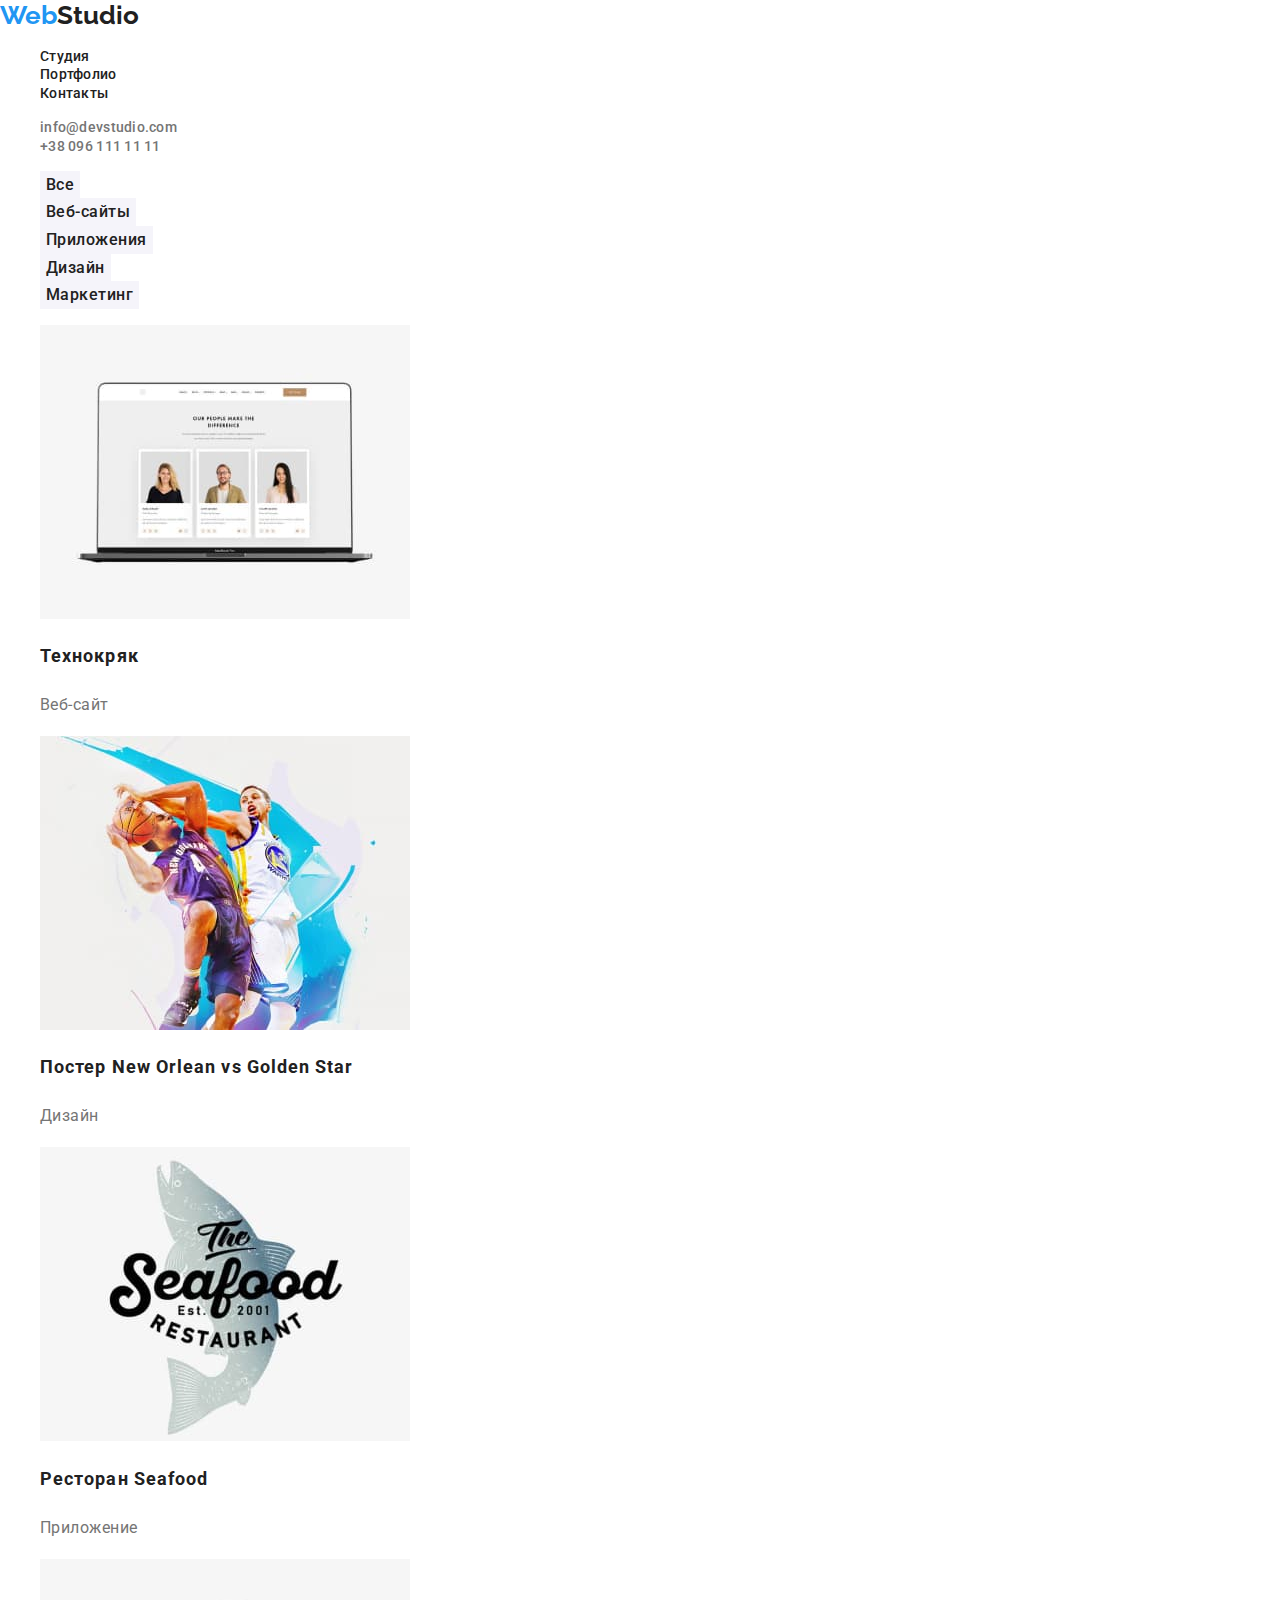
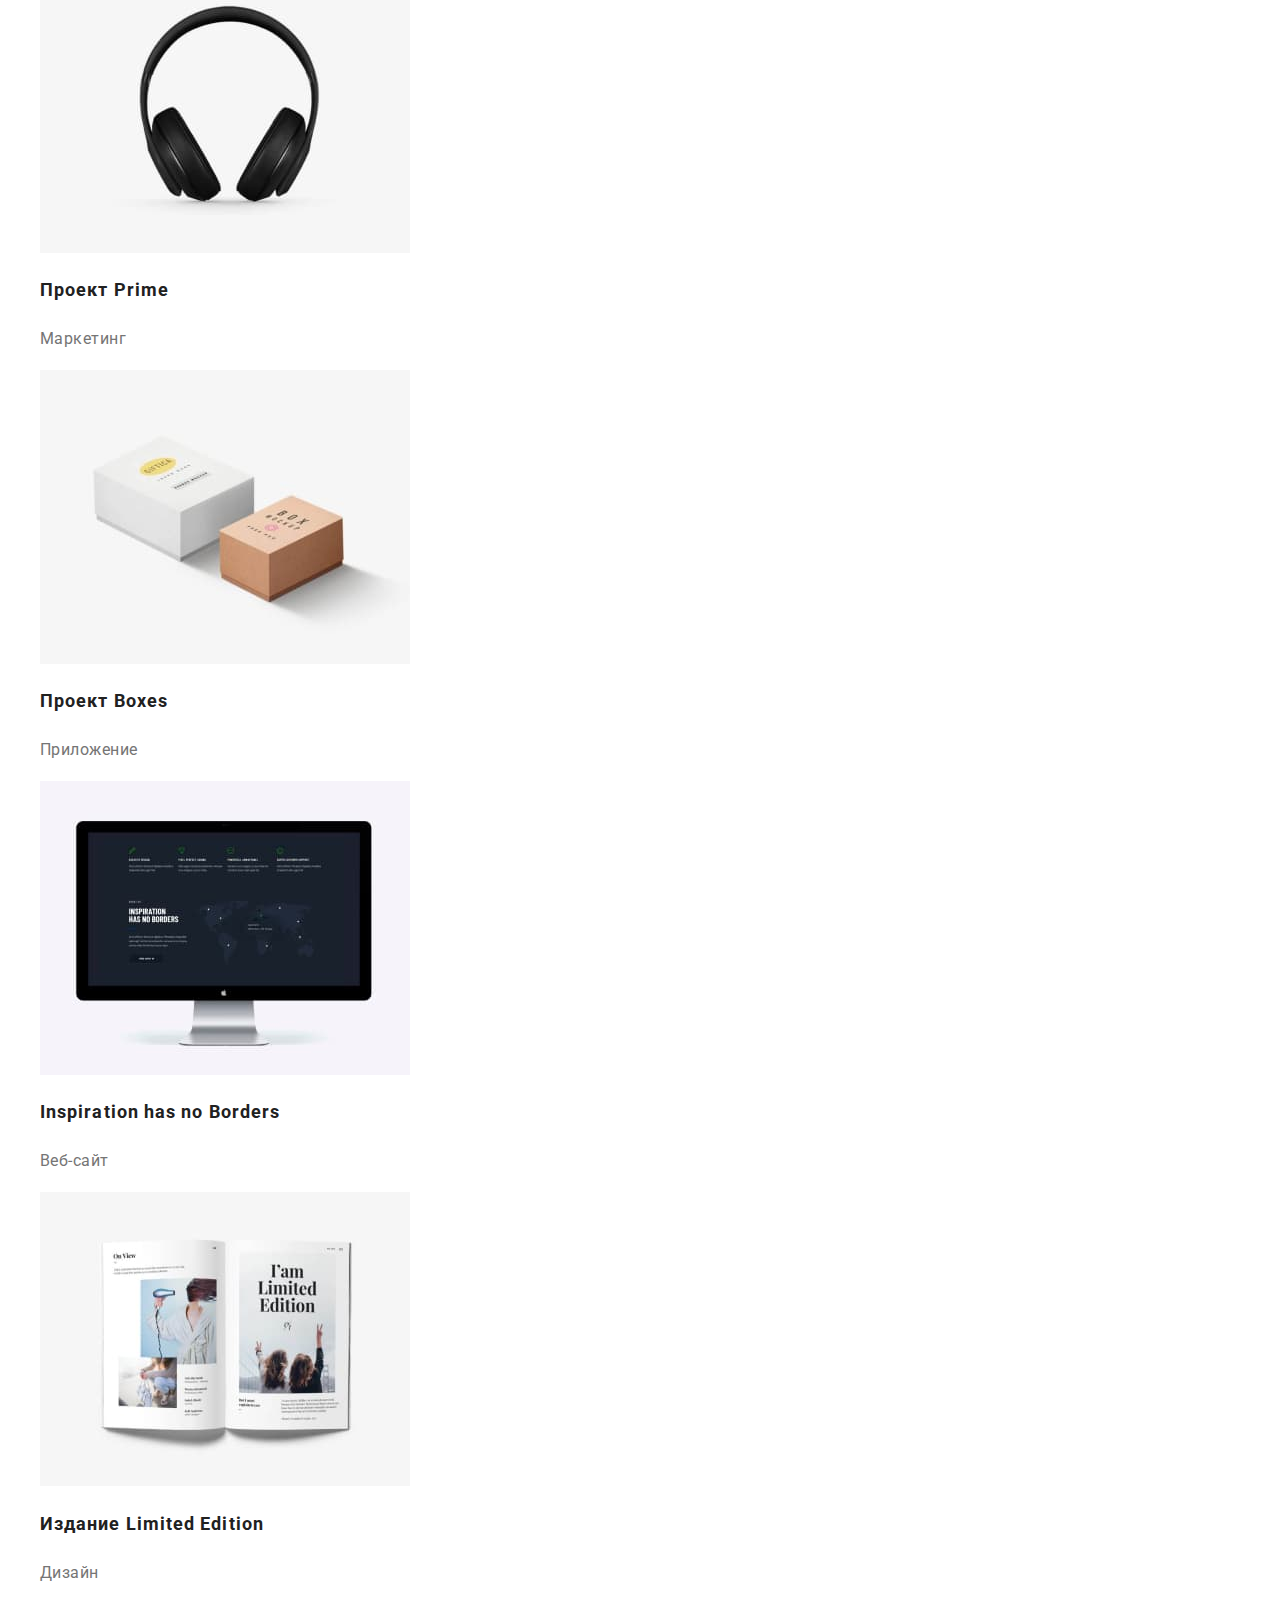
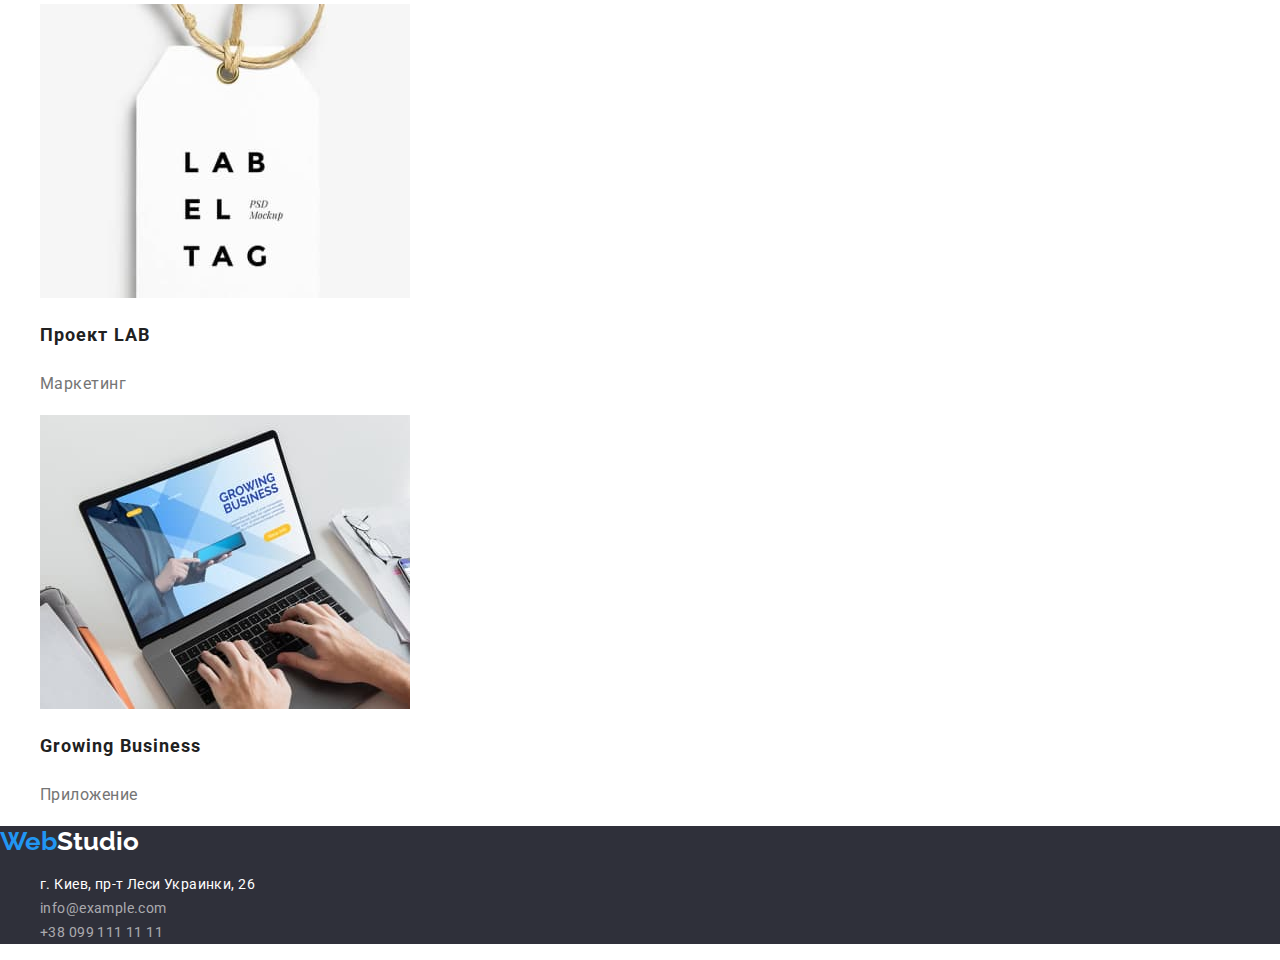
==== portfolio.html @ a6bef2e8 "added files from hw-2" ====
<!DOCTYPE html>
<html lang="ru">
<head>
    <meta charset="UTF-8">
    <meta name="viewport" content="width=device-width, initial-scale=1.0">
    <title>Web Studio (Version 2.1)</title>
    <link rel="stylesheet" href="./css/modern-normalize.css">
    <link rel="preconnect" href="https://fonts.gstatic.com">
    <link href="https://fonts.googleapis.com/css2?family=Raleway:wght@700&family=Roboto:wght@400;500;700;900&display=swap" rel="stylesheet">
    <link rel="stylesheet" href="./css/style.css">
</head>
<body>
    <!-- Header -->
    <header>
        <nav>
            <a href="./index.html" class="logo-black"><span class="logo-blue">Web</span>Studio</a>
            <ul>
                <li>
                    <a href="./index.html" class="link-black">Студия</a>
                </li>
                <li>
                    <a href="./portfolio.html" class="link-black current">Портфолио</a>
                </li>
                <li>
                    <a href="#" class="link-black">Контакты</a>
                </li>
            </ul>
        </nav>
        <address>
            <ul>
                <li>
                    <a href="mailto:info@devstudio.com" class="link-grey">info@devstudio.com</a>
                </li>
                <li>
                    <a href="tel:+380961111111" class="link-grey">+38 096 111 11 11</a>
                </li>
            </ul>
        </address>
    </header>
    <main>
        <!-- Our projects section -->
        <section>
            <h1 class="visually-hidden">Наши проекты</h1>
            <ul>
                <li>
                    <button class="our-projects-filters">Все</button>
                </li>
                <li>
                    <button class="our-projects-filters">Веб-сайты</button>
                </li>
                <li>
                    <button class="our-projects-filters">Приложения</button>
                </li>
                <li>
                    <button class="our-projects-filters">Дизайн</button>
                </li>
                <li>
                    <button class="our-projects-filters">Маркетинг</button>
                </li>
            </ul>
            <ul>
                <li>
                    <img src="./images/technocrack.jpg" alt="technocrack" width="370">
                    <h2 class="our-projects-title">Технокряк</h2>
                    <p class="our-project">Веб-сайт</p>
                </li>
                <li>
                    <img src="./images/poster-new-orlean-vs-golden-star.jpg" alt="poster-new-orlean-vs-golden-star" width="370">
                    <h2 class="our-projects-title">Постер New Orlean vs Golden Star</h2>
                    <p class="our-project">Дизайн</p>
                </li>
                <li>
                    <img src="./images/restaurant-seafood.jpg" alt="restaurant-seafood" width="370">
                    <h2 class="our-projects-title">Ресторан Seafood</h2>
                    <p class="our-project">Приложение</p>
                </li>
                <li>
                    <img src="./images/project-prime.jpg" alt="project-prime" width="370">
                    <h2 class="our-projects-title">Проект Prime</h2>
                    <p class="our-project">Маркетинг</p>
                </li>
                <li>
                    <img src="./images/project-boxes.jpg" alt="project-boxes" width="370">
                    <h2 class="our-projects-title">Проект Boxes</h2>
                    <p class="our-project">Приложение</p>
                </li>
                <li>
                    <img src="./images/inspiration-has-no-borders.jpg" alt="inspiration-has-no-borders" width="370">
                    <h2 class="our-projects-title">Inspiration has no Borders</h2>
                    <p class="our-project">Веб-сайт</p>
                </li>
                <li>
                    <img src="./images/limited-edition.jpg" alt="limited-edition" width="370">
                    <h2 class="our-projects-title">Издание Limited Edition</h2>
                    <p class="our-project">Дизайн</p>
                </li>
                <li>
                    <img src="./images/project-lab.jpg" alt="project-lab" width="370">
                    <h2 class="our-projects-title">Проект LAB</h2>
                    <p class="our-project">Маркетинг</p>
                </li>
                <li>
                    <img src="./images/growing-business.jpg" alt="growing-business" width="370">
                    <h2 class="our-projects-title">Growing Business</h2>
                    <p class="our-project">Приложение</p>
                </li>
            </ul>
        </section>
    </main>
    <!-- Footer -->
    <footer class="footer-background">
        <a href="./index.html" class="logo-white"><span class="logo-blue">Web</span>Studio</a>
        <address>
            <ul>
                <li>
                    <a href="#" class="link-white">г. Киев, пр-т Леси Украинки, 26</a>
                </li>
                <li>
                    <a href="mailto:info@example.com" class="link-grey-footer">info@example.com</a>
                </li>
                <li>
                    <a href="tel:+380991111111" class="link-grey-footer">+38 099 111 11 11</a>
                </li>
            </ul>
        </address>
    </footer>
</body>
</html>
---- css/style.css ----
/* All colors in project */
:root {
  --white-text: #ffffff;
  --black-text: #212121;
  --grey-text: #757575;
  --grey-text-op60: rgba(255, 255, 255, 0.6);
  --back-light-black: #2f303a;
  --back-light-grey: #f5f4fa;
  --back-blue: #2196f3;
}

/* Font-family in body index and portfolio */
body {
  font-family: 'Roboto', sans-serif;
}

/* Header in index and portfolio */
.logo-black {
  font-family: 'Raleway', sans-serif;
  font-weight: 700;
  font-size: 26px;
  line-height: 1.19;
  color: var(--black-text);
}

.logo-blue {
  color: var(--back-blue);
}

.link-black {
  color: var(--black-text);
  font-weight: 500;
  font-size: 14px;
  line-height: 1.14;
  letter-spacing: 0.02em;
}

.current:visited {
  color: var(--back-blue);
}

.link-grey {
  color: var(--grey-text);
  font-weight: 500;
  font-size: 14px;
  line-height: 1.14;
  letter-spacing: 0.02em;
}

.link-black:hover,
.link-black:focus,
.link-grey:hover,
.link-grey:focus {
  color: var(--back-blue);
}

/* .link-grey:hover,
.link-grey:focus {
  color: var(--back-blue);
} */

/* Hero */
.hero {
  background: var(--back-light-black);
  color: var(--white-text);
}

.hero-title {
  color: var(--white-text);
  font-weight: 900;
  font-size: 44px;
  line-height: 1.36;
  letter-spacing: 0.06em;
  text-transform: uppercase;
}

.hero-button {
  background: var(--back-blue);
  color: var(--white-text);
  font-weight: 700;
  font-size: 16px;
  line-height: 1.87;
  letter-spacing: 0.06em;
}

/* Advantages */
.advantages-title {
  color: var(--black-text);
  font-weight: 700;
  font-size: 14px;
  line-height: 1.14;
  letter-spacing: 0.03em;
  text-transform: uppercase;
}

.advantages-description {
  color: var(--grey-text);
  font-weight: 400;
  font-size: 14px;
  line-height: 1.7;
  letter-spacing: 0.03em;
}

/* About us and our team */
.about-us-title,
.our-team {
  color: var(--black-text);
  font-weight: 700;
  font-size: 36px;
  line-height: 1.16;
  letter-spacing: 0.03em;
}

/* .our-team {
  color: var(--black-text);
  font-weight: 700;
  font-size: 36px;
  line-height: 1.16;
  letter-spacing: 0.03em;
} */

.team-members {
  color: var(--black-text);
  font-weight: 500;
  font-size: 16px;
  line-height: 1.18;
  letter-spacing: 0.03em;
}

.team-members-position {
  color: var(--grey-text);
  font-weight: 400;
  font-size: 16px;
  line-height: 1.18;
  letter-spacing: 0.03em;
}

.our-projects-filters {
  background: var(--back-light-grey);
  color: var(--black-text);
  font-weight: 500;
  font-size: 16px;
  line-height: 1.6;
  letter-spacing: 0.03em;
}

/* Our projects from portfolio */
.our-projects-filters:hover,
.our-projects-filters:focus {
  background: var(--back-blue);
  font-weight: 500;
  font-size: 16px;
  line-height: 1.6;
  letter-spacing: 0.03em;
  color: var(--white-text);
}

.our-projects-title {
  color: var(--black-text);
  font-weight: 700;
  font-size: 18px;
  line-height: 2;
  letter-spacing: 0.06em;
}

.our-project {
  color: var(--grey-text);
  font-weight: 400;
  font-size: 16px;
  line-height: 1.87;
  letter-spacing: 0.03em;
}

/* Footer in index and portfolio */
.footer-background {
  background: var(--back-light-black);
}

.logo-white {
  font-family: 'Raleway', sans-serif;
  color: var(--white-text);
  font-weight: 700;
  font-size: 26px;
  line-height: 1.19;
}

.link-white {
  color: var(--white-text);
  font-weight: 400;
  font-size: 14px;
  line-height: 1.7;
  letter-spacing: 0.03em;
}

.link-grey-footer {
  color: var(--grey-text-op60);
  font-weight: 400;
  font-size: 14px;
  line-height: 1.7;
  letter-spacing: 0.03em;
}

.link-grey-footer:hover,
.link-grey-footer:focus,
.link-white:hover,
.link-white:focus {
  color: var(--back-blue);
}

/* .link-white:hover,
.link-white:focus {
  color: var(--back-blue);
} */
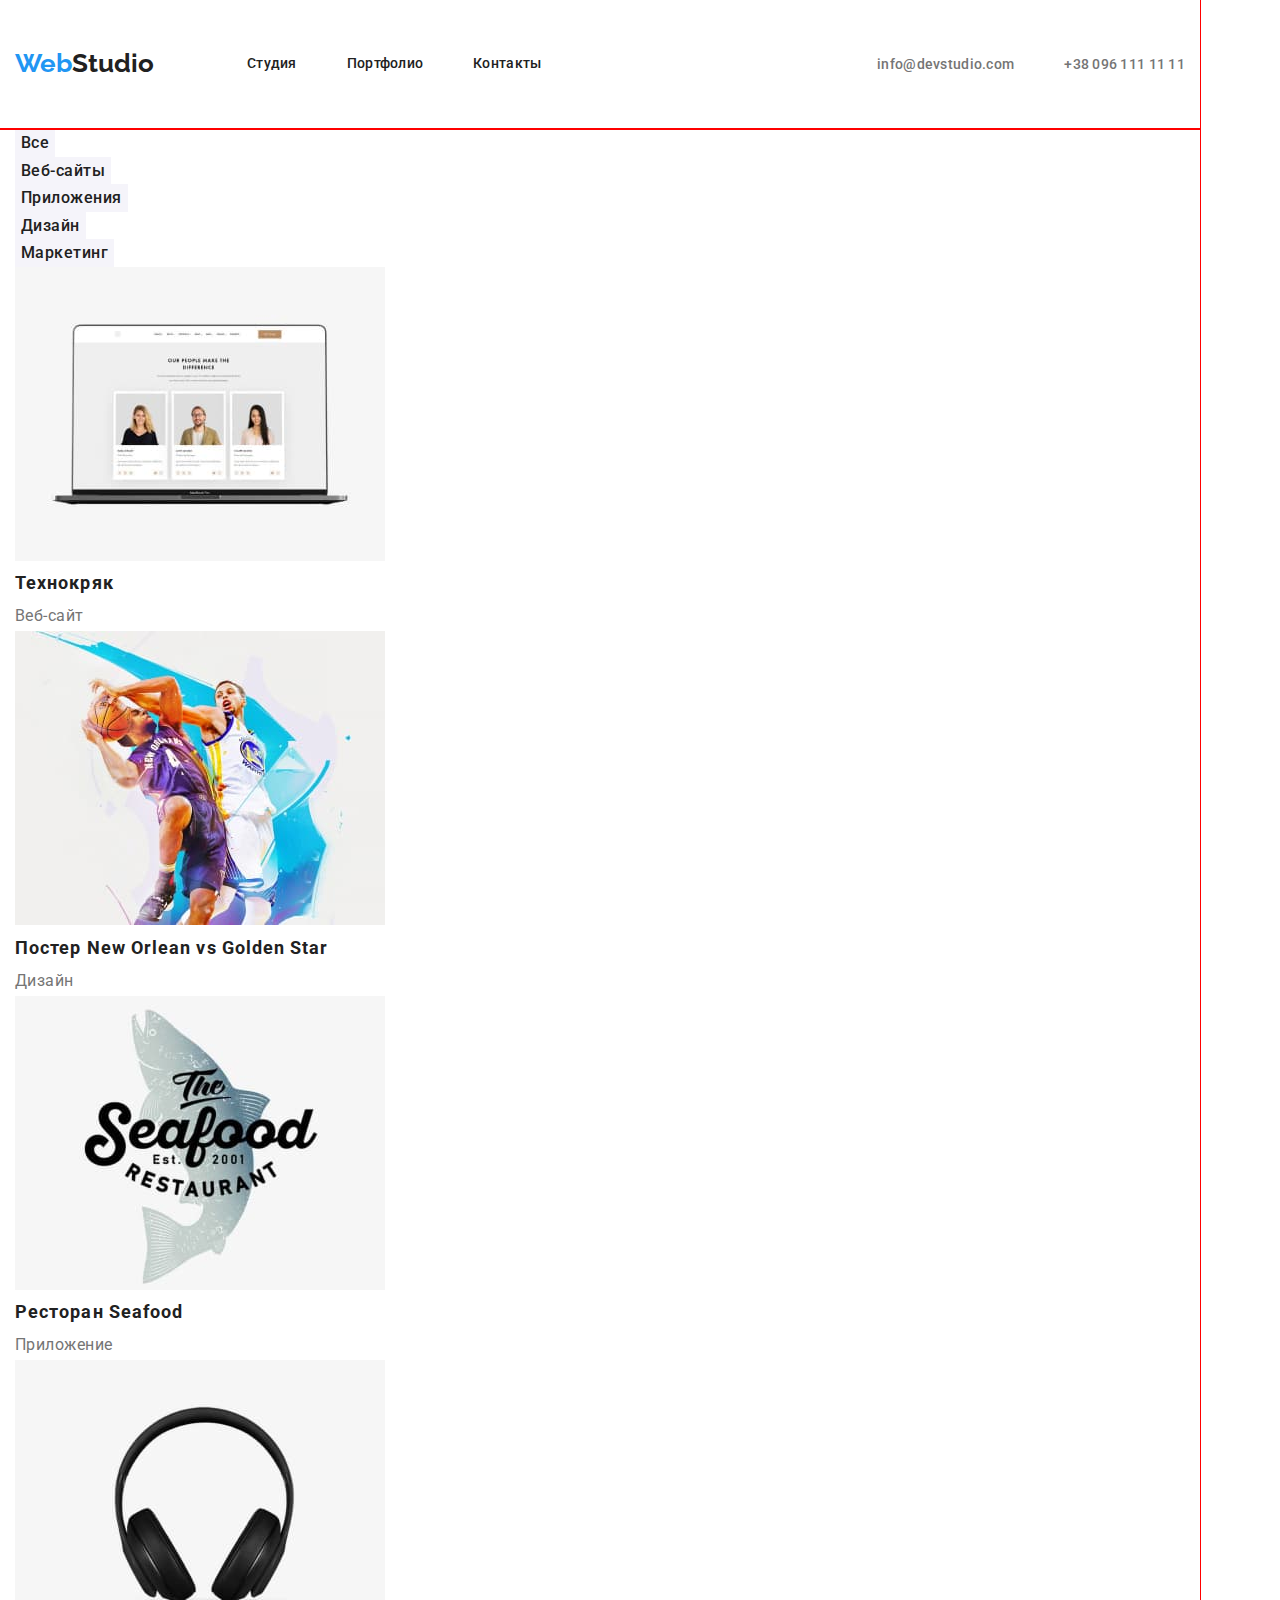
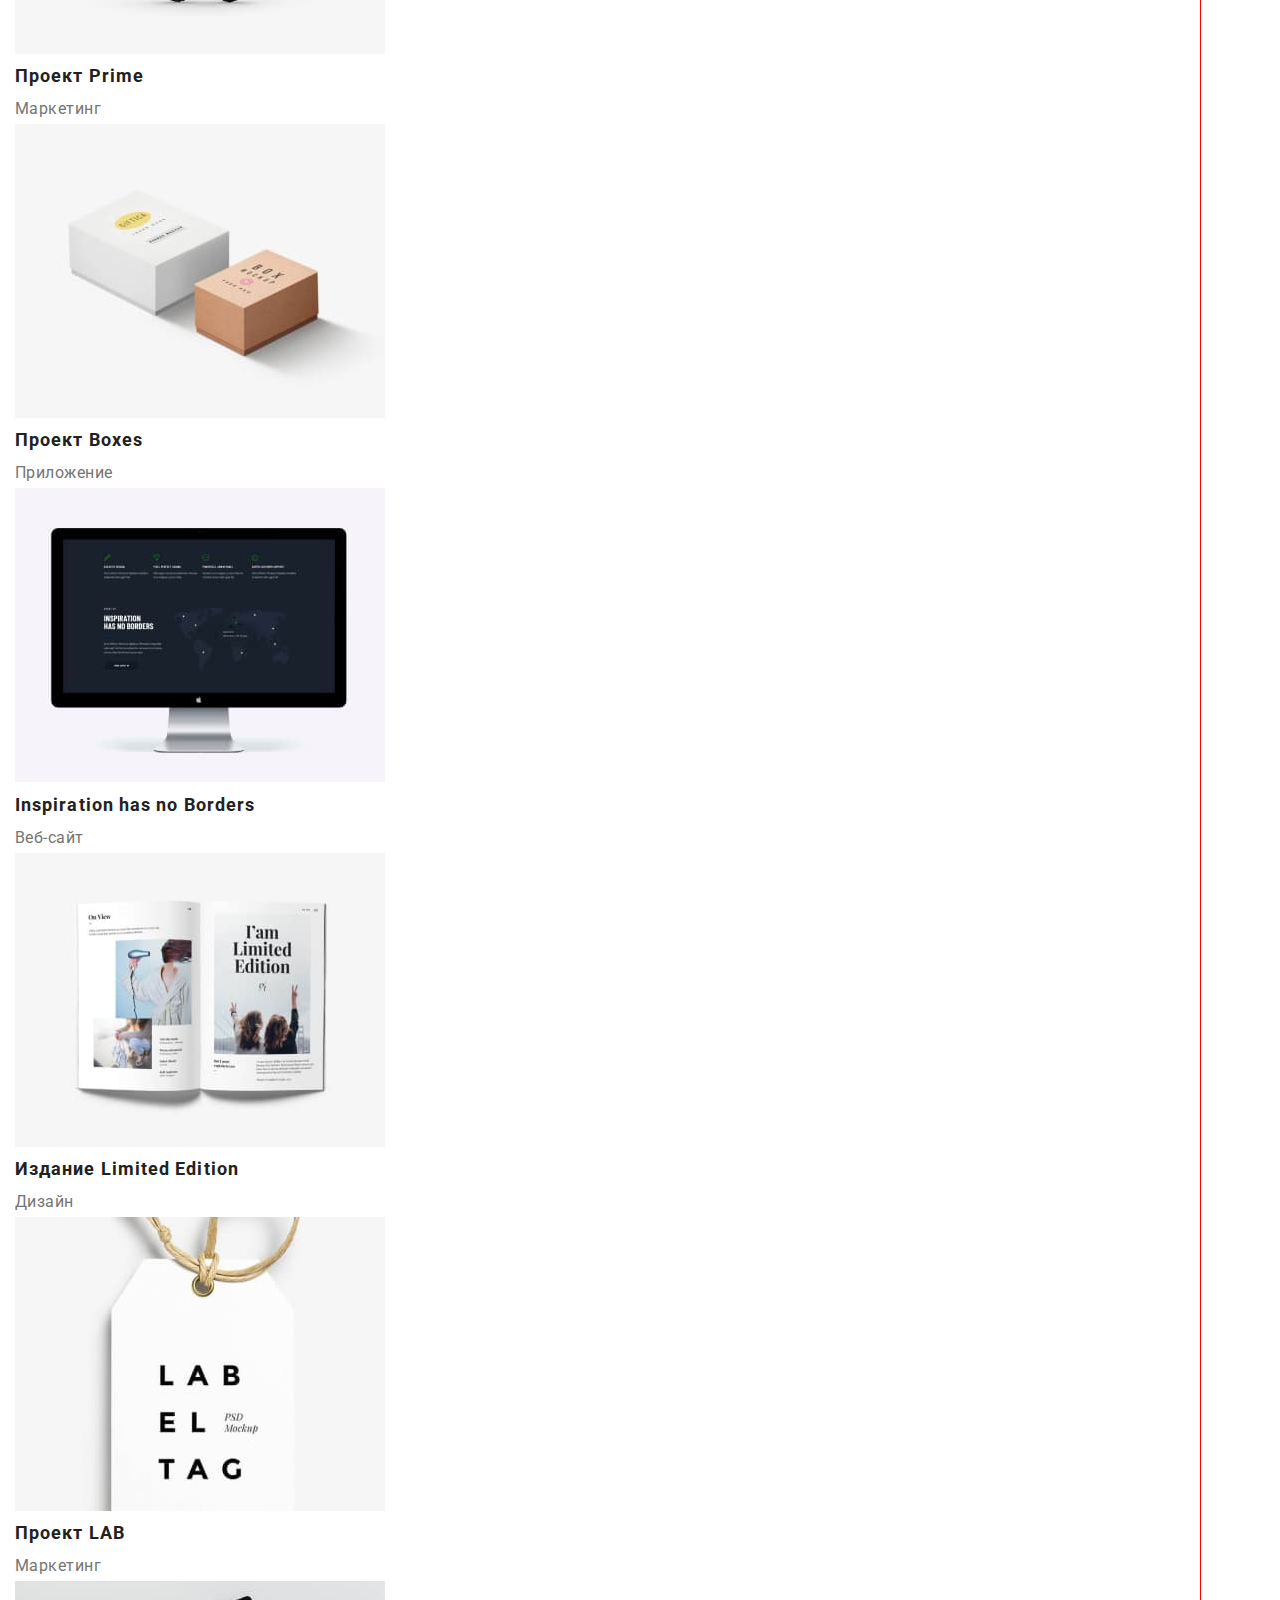
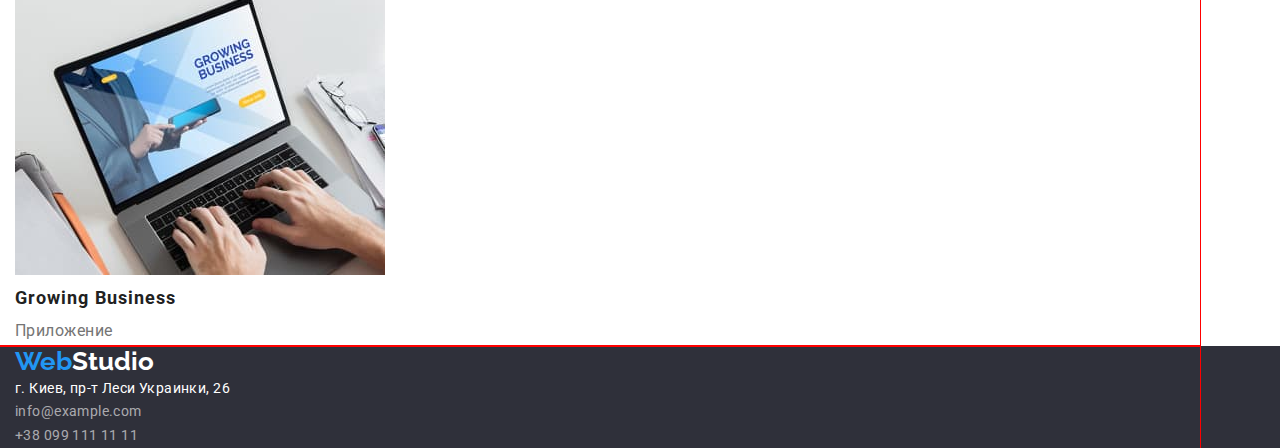
==== commit 35b84b57: "added css for header" ====
--- a/portfolio.html
+++ b/portfolio.html
@@ -12,117 +12,123 @@
 <body>
     <!-- Header -->
     <header>
-        <nav>
-            <a href="./index.html" class="logo-black"><span class="logo-blue">Web</span>Studio</a>
-            <ul>
-                <li>
-                    <a href="./index.html" class="link-black">Студия</a>
-                </li>
-                <li>
-                    <a href="./portfolio.html" class="link-black current">Портфолио</a>
-                </li>
-                <li>
-                    <a href="#" class="link-black">Контакты</a>
-                </li>
-            </ul>
-        </nav>
-        <address>
-            <ul>
-                <li>
-                    <a href="mailto:info@devstudio.com" class="link-grey">info@devstudio.com</a>
-                </li>
-                <li>
-                    <a href="tel:+380961111111" class="link-grey">+38 096 111 11 11</a>
-                </li>
-            </ul>
-        </address>
+        <div class="container main-link">
+            <nav class="main-link">
+                <a href="./index.html" class="logo-black"><span class="logo-blue">Web</span>Studio</a>
+                <ul class="site-nav">
+                    <li class="site-link">
+                        <a href="./index.html" class="link-black">Студия</a>
+                    </li>
+                    <li class="site-link">
+                        <a href="./portfolio.html" class="link-black current">Портфолио</a>
+                    </li>
+                    <li class="site-link">
+                        <a href="#" class="link-black">Контакты</a>
+                    </li>
+                </ul>
+            </nav>
+            <address class="main-contacts">
+                <ul class="contact-link">
+                    <li class="site-link">
+                        <a href="mailto:info@devstudio.com" class="link-grey">info@devstudio.com</a>
+                    </li>
+                    <li class="site-link">
+                        <a href="tel:+380961111111" class="link-grey">+38 096 111 11 11</a>
+                    </li>
+                </ul>
+            </address>
+        </div>
     </header>
     <main>
         <!-- Our projects section -->
         <section>
-            <h1 class="visually-hidden">Наши проекты</h1>
-            <ul>
-                <li>
-                    <button class="our-projects-filters">Все</button>
-                </li>
-                <li>
-                    <button class="our-projects-filters">Веб-сайты</button>
-                </li>
-                <li>
-                    <button class="our-projects-filters">Приложения</button>
-                </li>
-                <li>
-                    <button class="our-projects-filters">Дизайн</button>
-                </li>
-                <li>
-                    <button class="our-projects-filters">Маркетинг</button>
-                </li>
-            </ul>
-            <ul>
-                <li>
-                    <img src="./images/technocrack.jpg" alt="technocrack" width="370">
-                    <h2 class="our-projects-title">Технокряк</h2>
-                    <p class="our-project">Веб-сайт</p>
-                </li>
-                <li>
-                    <img src="./images/poster-new-orlean-vs-golden-star.jpg" alt="poster-new-orlean-vs-golden-star" width="370">
-                    <h2 class="our-projects-title">Постер New Orlean vs Golden Star</h2>
-                    <p class="our-project">Дизайн</p>
-                </li>
-                <li>
-                    <img src="./images/restaurant-seafood.jpg" alt="restaurant-seafood" width="370">
-                    <h2 class="our-projects-title">Ресторан Seafood</h2>
-                    <p class="our-project">Приложение</p>
-                </li>
-                <li>
-                    <img src="./images/project-prime.jpg" alt="project-prime" width="370">
-                    <h2 class="our-projects-title">Проект Prime</h2>
-                    <p class="our-project">Маркетинг</p>
-                </li>
-                <li>
-                    <img src="./images/project-boxes.jpg" alt="project-boxes" width="370">
-                    <h2 class="our-projects-title">Проект Boxes</h2>
-                    <p class="our-project">Приложение</p>
-                </li>
-                <li>
-                    <img src="./images/inspiration-has-no-borders.jpg" alt="inspiration-has-no-borders" width="370">
-                    <h2 class="our-projects-title">Inspiration has no Borders</h2>
-                    <p class="our-project">Веб-сайт</p>
-                </li>
-                <li>
-                    <img src="./images/limited-edition.jpg" alt="limited-edition" width="370">
-                    <h2 class="our-projects-title">Издание Limited Edition</h2>
-                    <p class="our-project">Дизайн</p>
-                </li>
-                <li>
-                    <img src="./images/project-lab.jpg" alt="project-lab" width="370">
-                    <h2 class="our-projects-title">Проект LAB</h2>
-                    <p class="our-project">Маркетинг</p>
-                </li>
-                <li>
-                    <img src="./images/growing-business.jpg" alt="growing-business" width="370">
-                    <h2 class="our-projects-title">Growing Business</h2>
-                    <p class="our-project">Приложение</p>
-                </li>
-            </ul>
+            <div class="container">
+                <h1 class="visually-hidden">Наши проекты</h1>
+                <ul>
+                    <li>
+                        <button class="our-projects-filters">Все</button>
+                    </li>
+                    <li>
+                        <button class="our-projects-filters">Веб-сайты</button>
+                    </li>
+                    <li>
+                        <button class="our-projects-filters">Приложения</button>
+                    </li>
+                    <li>
+                        <button class="our-projects-filters">Дизайн</button>
+                    </li>
+                    <li>
+                        <button class="our-projects-filters">Маркетинг</button>
+                    </li>
+                </ul>
+                <ul>
+                    <li>
+                        <img src="./images/technocrack.jpg" alt="technocrack" width="370">
+                        <h2 class="our-projects-title">Технокряк</h2>
+                        <p class="our-project">Веб-сайт</p>
+                    </li>
+                    <li>
+                        <img src="./images/poster-new-orlean-vs-golden-star.jpg" alt="poster-new-orlean-vs-golden-star" width="370">
+                        <h2 class="our-projects-title">Постер New Orlean vs Golden Star</h2>
+                        <p class="our-project">Дизайн</p>
+                    </li>
+                    <li>
+                        <img src="./images/restaurant-seafood.jpg" alt="restaurant-seafood" width="370">
+                        <h2 class="our-projects-title">Ресторан Seafood</h2>
+                        <p class="our-project">Приложение</p>
+                    </li>
+                    <li>
+                        <img src="./images/project-prime.jpg" alt="project-prime" width="370">
+                        <h2 class="our-projects-title">Проект Prime</h2>
+                        <p class="our-project">Маркетинг</p>
+                    </li>
+                    <li>
+                        <img src="./images/project-boxes.jpg" alt="project-boxes" width="370">
+                        <h2 class="our-projects-title">Проект Boxes</h2>
+                        <p class="our-project">Приложение</p>
+                    </li>
+                    <li>
+                        <img src="./images/inspiration-has-no-borders.jpg" alt="inspiration-has-no-borders" width="370">
+                        <h2 class="our-projects-title">Inspiration has no Borders</h2>
+                        <p class="our-project">Веб-сайт</p>
+                    </li>
+                    <li>
+                        <img src="./images/limited-edition.jpg" alt="limited-edition" width="370">
+                        <h2 class="our-projects-title">Издание Limited Edition</h2>
+                        <p class="our-project">Дизайн</p>
+                    </li>
+                    <li>
+                        <img src="./images/project-lab.jpg" alt="project-lab" width="370">
+                        <h2 class="our-projects-title">Проект LAB</h2>
+                        <p class="our-project">Маркетинг</p>
+                    </li>
+                    <li>
+                        <img src="./images/growing-business.jpg" alt="growing-business" width="370">
+                        <h2 class="our-projects-title">Growing Business</h2>
+                        <p class="our-project">Приложение</p>
+                    </li>
+                </ul>
+            </div>
         </section>
     </main>
     <!-- Footer -->
     <footer class="footer-background">
-        <a href="./index.html" class="logo-white"><span class="logo-blue">Web</span>Studio</a>
-        <address>
-            <ul>
-                <li>
-                    <a href="#" class="link-white">г. Киев, пр-т Леси Украинки, 26</a>
-                </li>
-                <li>
-                    <a href="mailto:info@example.com" class="link-grey-footer">info@example.com</a>
-                </li>
-                <li>
-                    <a href="tel:+380991111111" class="link-grey-footer">+38 099 111 11 11</a>
-                </li>
-            </ul>
-        </address>
+        <div class="container">
+            <a href="./index.html" class="logo-white"><span class="logo-blue">Web</span>Studio</a>
+            <address>
+                <ul>
+                    <li>
+                        <a href="#" class="link-white">г. Киев, пр-т Леси Украинки, 26</a>
+                    </li>
+                    <li>
+                        <a href="mailto:info@example.com" class="link-grey-footer">info@example.com</a>
+                    </li>
+                    <li>
+                        <a href="tel:+380991111111" class="link-grey-footer">+38 099 111 11 11</a>
+                    </li>
+                </ul>
+            </address>
+        </div>
     </footer>
 </body>
 </html>--- a/css/style.css
+++ b/css/style.css
@@ -14,6 +14,78 @@
   font-family: 'Roboto', sans-serif;
 }
 
+/* Reset margin in elements */
+h1,
+h2,
+h3,
+h4,
+h5,
+h6,
+p,
+ul {
+  margin-top: 0;
+  margin-bottom: 0;
+  padding: 0;
+}
+
+/* Container */
+.container {
+  width: 1200px;
+  padding: 0 15px;
+  outline: 1px solid red;
+}
+
+/* Main link */
+.main-link {
+  display: flex;
+  align-items: center;
+  padding-top: 24px;
+  padding-bottom: 25px;
+}
+
+/* Site navigation */
+.site-nav {
+  display: flex;
+  margin-left: 93px;
+}
+
+.site-nav .site-link + .site-link {
+  margin-left: 50px;
+}
+
+/* alternative */
+/* .site-nav .site-link {
+  margin-right: 50px;
+}
+
+.site-nav .site-link:last-child {
+  margin-right: 0;
+} */
+
+/* alternative second */
+/* .site-nav .site-link:not(:last-child) {
+  margin-right: 50px;
+} */
+
+.main-contacts {
+  margin-left: auto;
+  align-items: center;
+}
+
+/* Contacts link */
+.contact-link {
+  display: flex;
+}
+
+.contact-link .site-link + .site-link {
+  margin-left: 50px;
+}
+
+/* alternative */
+/* .contact-link .site-link:not(:last-child) {
+  margin-right: 50px;
+} */
+
 /* Header in index and portfolio */
 .logo-black {
   font-family: 'Raleway', sans-serif;
@@ -63,6 +135,7 @@
 .hero {
   background: var(--back-light-black);
   color: var(--white-text);
+  text-align: center;
 }
 
 .hero-title {
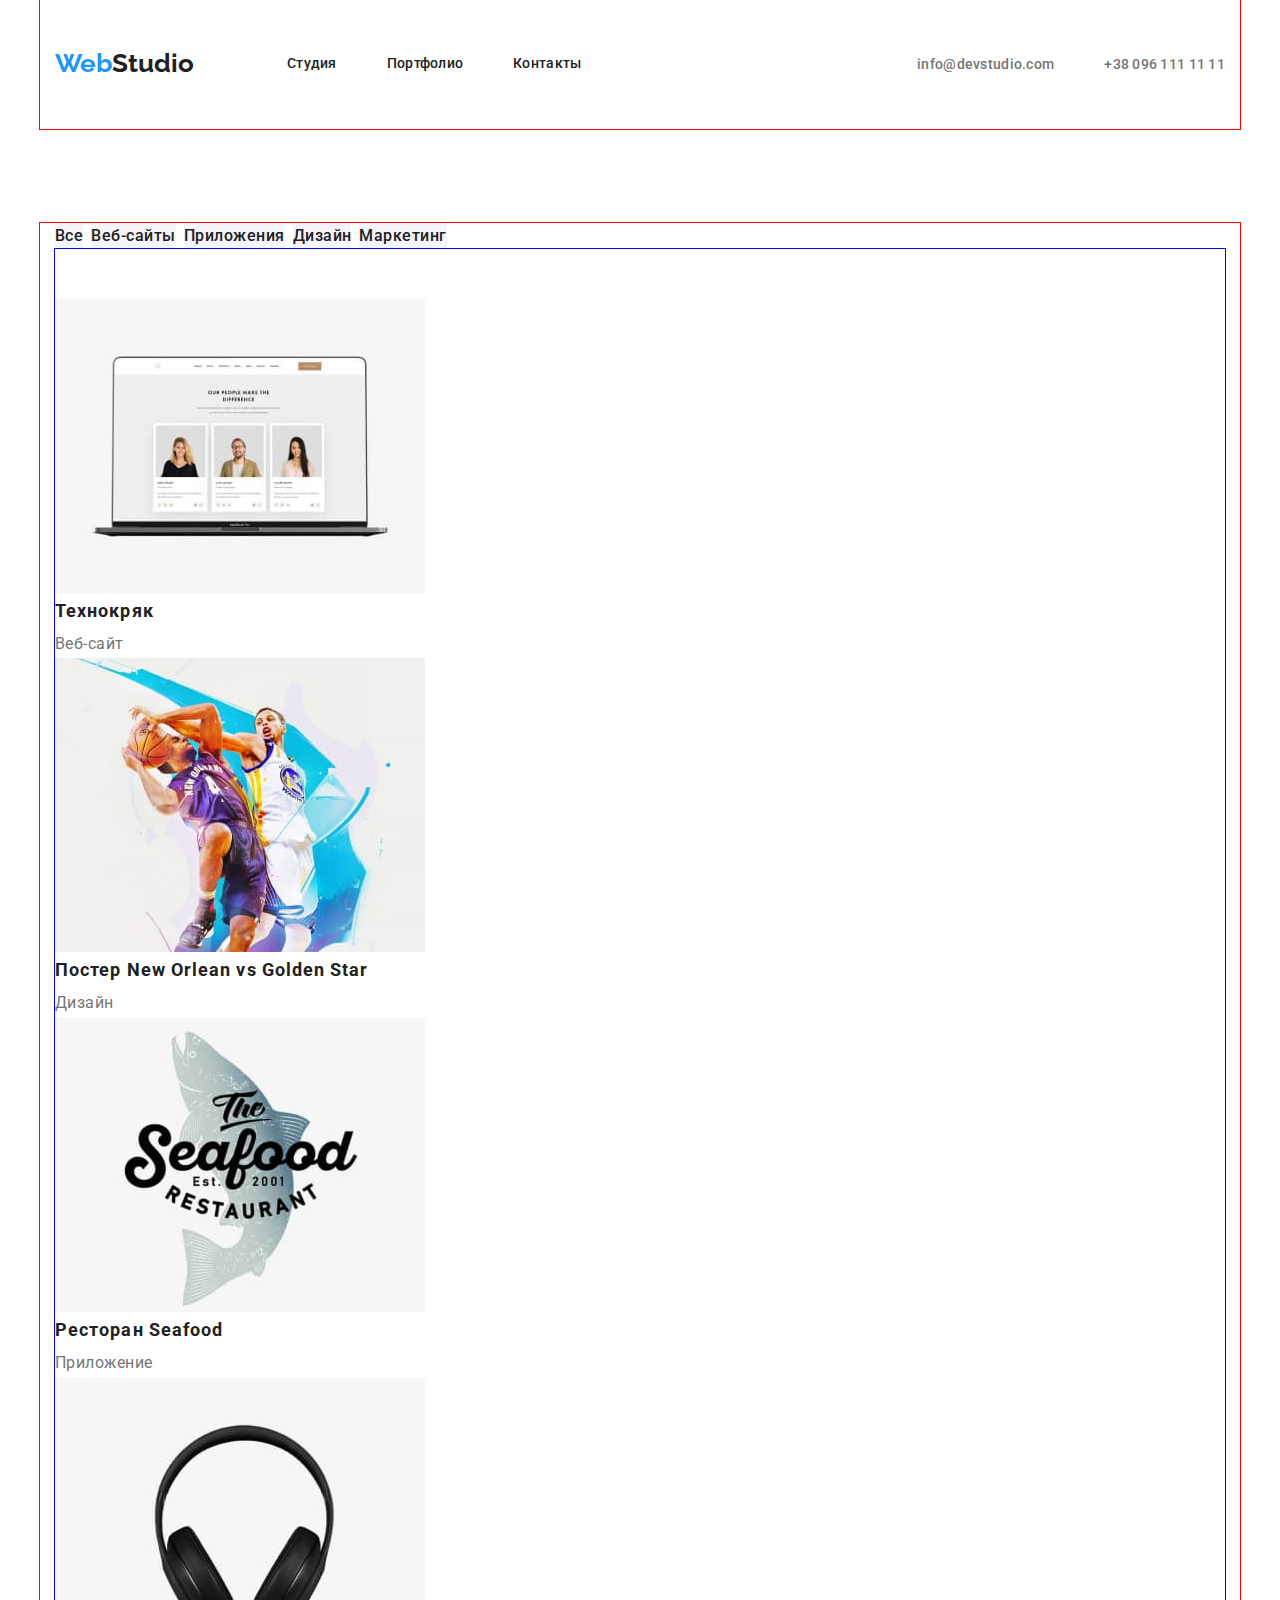
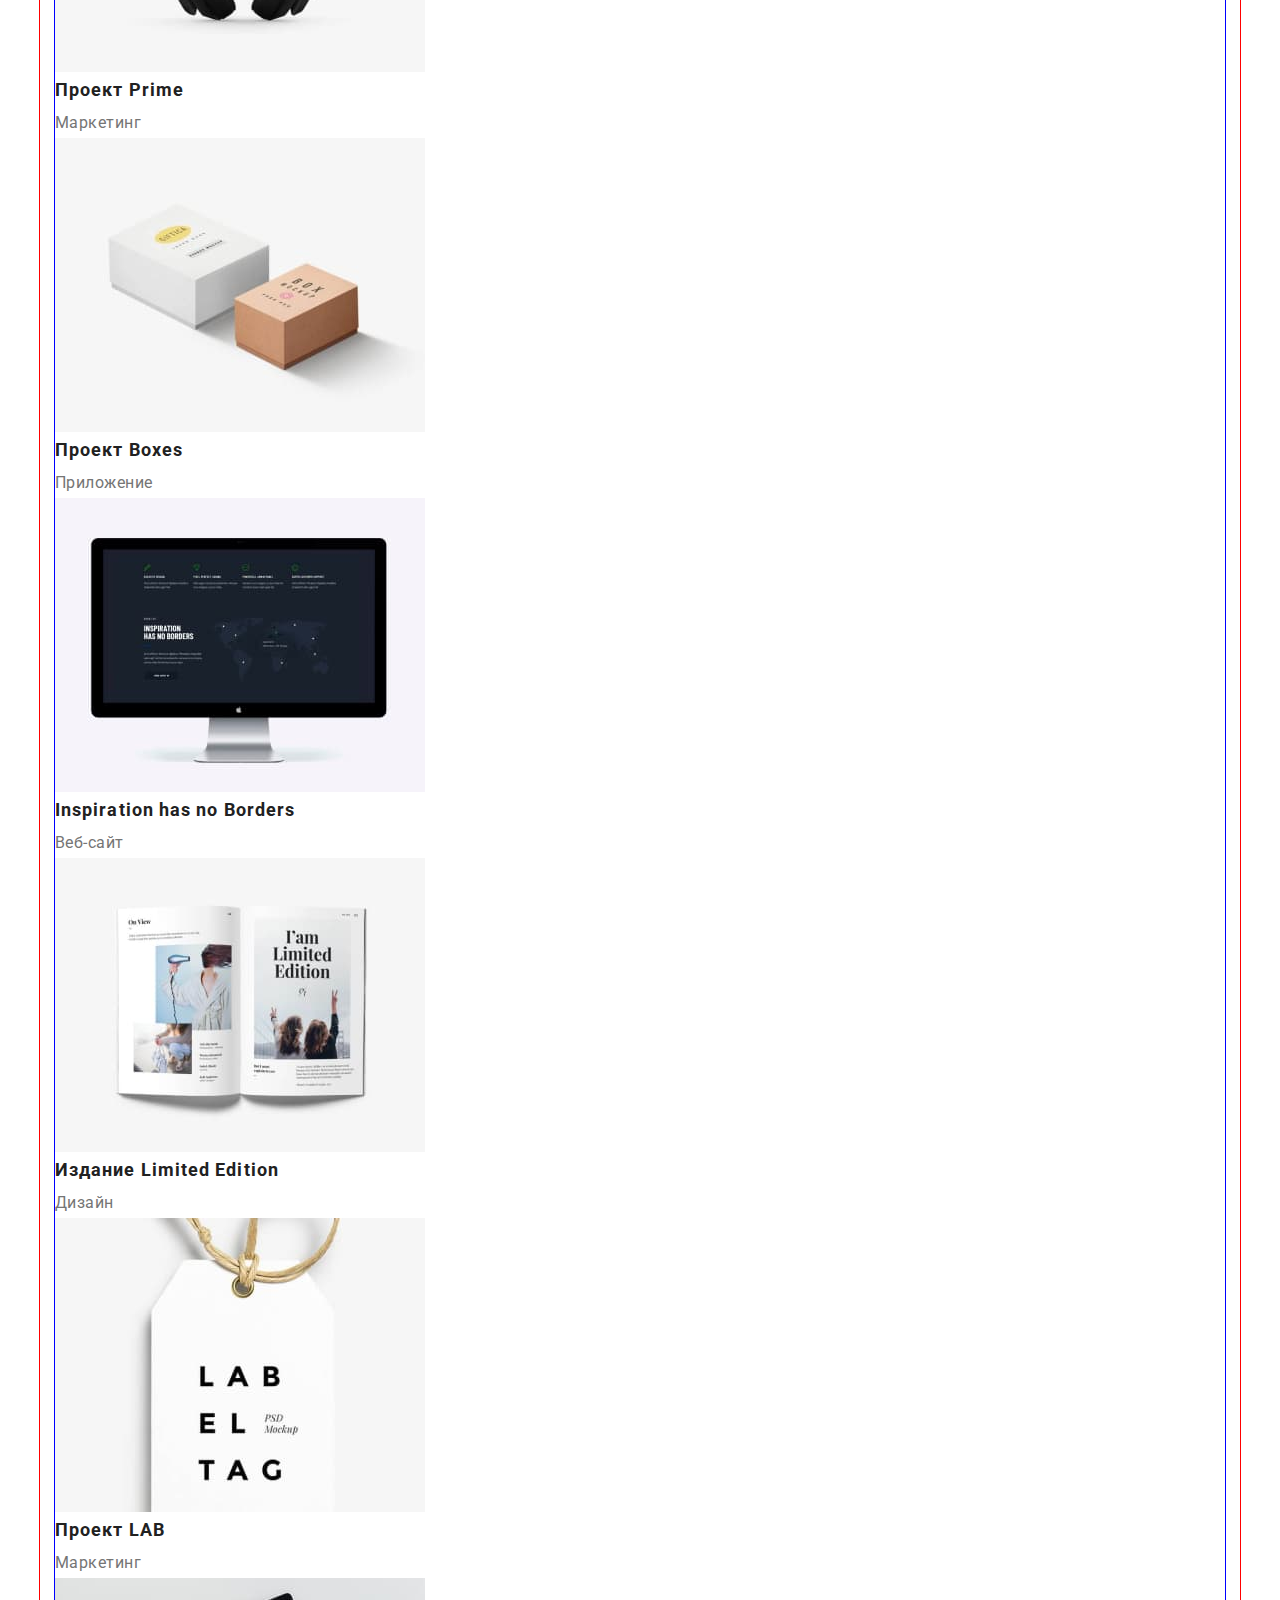
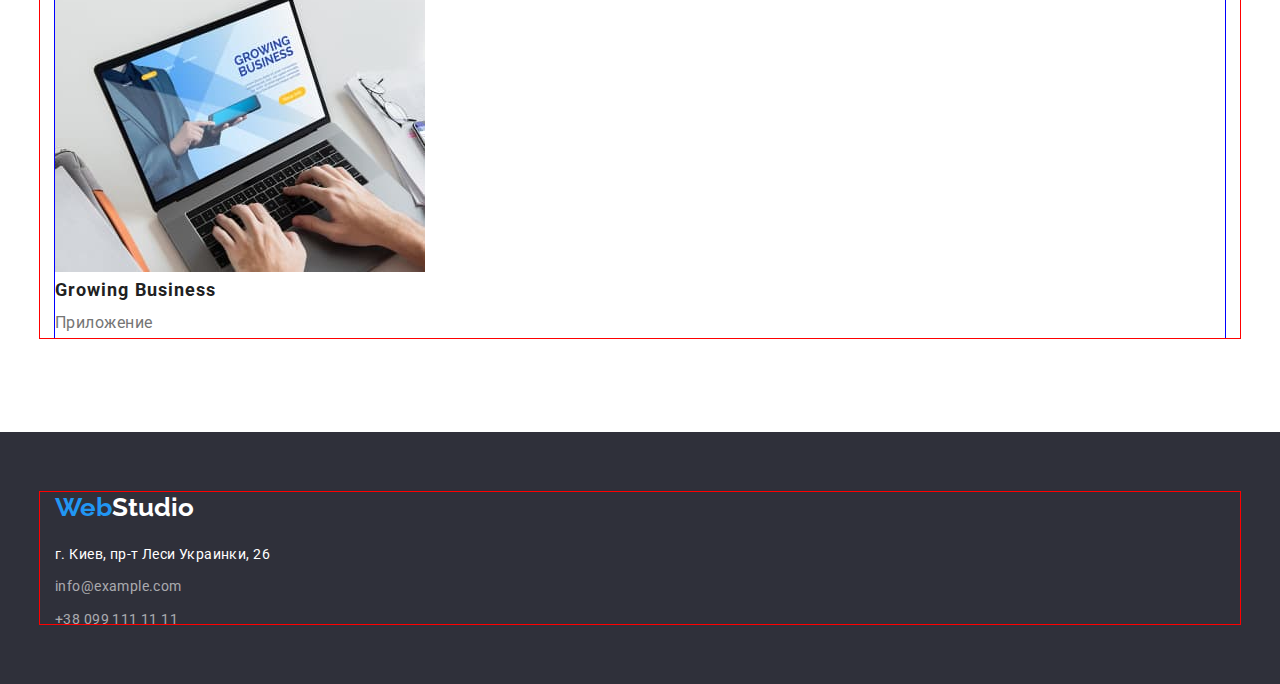
==== commit e703c13d: "changed css in footer for index and portfolio" ====
--- a/portfolio.html
+++ b/portfolio.html
@@ -42,67 +42,67 @@
     <main>
         <!-- Our projects section -->
         <section>
-            <div class="container">
+            <div class="container our-project-container">
                 <h1 class="visually-hidden">Наши проекты</h1>
-                <ul>
-                    <li>
+                <ul class="our-project-filter">
+                    <li class="filter">
                         <button class="our-projects-filters">Все</button>
                     </li>
-                    <li>
+                    <li class="filter">
                         <button class="our-projects-filters">Веб-сайты</button>
                     </li>
-                    <li>
+                    <li class="filter">
                         <button class="our-projects-filters">Приложения</button>
                     </li>
-                    <li>
+                    <li class="filter">
                         <button class="our-projects-filters">Дизайн</button>
                     </li>
-                    <li>
+                    <li class="filter">
                         <button class="our-projects-filters">Маркетинг</button>
                     </li>
                 </ul>
-                <ul>
-                    <li>
+                <ul class="our-project-list">
+                    <li class="project-list">
                         <img src="./images/technocrack.jpg" alt="technocrack" width="370">
                         <h2 class="our-projects-title">Технокряк</h2>
                         <p class="our-project">Веб-сайт</p>
                     </li>
-                    <li>
+                    <li class="project-list">
                         <img src="./images/poster-new-orlean-vs-golden-star.jpg" alt="poster-new-orlean-vs-golden-star" width="370">
                         <h2 class="our-projects-title">Постер New Orlean vs Golden Star</h2>
                         <p class="our-project">Дизайн</p>
                     </li>
-                    <li>
+                    <li class="project-list">
                         <img src="./images/restaurant-seafood.jpg" alt="restaurant-seafood" width="370">
                         <h2 class="our-projects-title">Ресторан Seafood</h2>
                         <p class="our-project">Приложение</p>
                     </li>
-                    <li>
+                    <li class="project-list">
                         <img src="./images/project-prime.jpg" alt="project-prime" width="370">
                         <h2 class="our-projects-title">Проект Prime</h2>
                         <p class="our-project">Маркетинг</p>
                     </li>
-                    <li>
+                    <li class="project-list">
                         <img src="./images/project-boxes.jpg" alt="project-boxes" width="370">
                         <h2 class="our-projects-title">Проект Boxes</h2>
                         <p class="our-project">Приложение</p>
                     </li>
-                    <li>
+                    <li class="project-list">
                         <img src="./images/inspiration-has-no-borders.jpg" alt="inspiration-has-no-borders" width="370">
                         <h2 class="our-projects-title">Inspiration has no Borders</h2>
                         <p class="our-project">Веб-сайт</p>
                     </li>
-                    <li>
+                    <li class="project-list">
                         <img src="./images/limited-edition.jpg" alt="limited-edition" width="370">
                         <h2 class="our-projects-title">Издание Limited Edition</h2>
                         <p class="our-project">Дизайн</p>
                     </li>
-                    <li>
+                    <li class="project-list">
                         <img src="./images/project-lab.jpg" alt="project-lab" width="370">
                         <h2 class="our-projects-title">Проект LAB</h2>
                         <p class="our-project">Маркетинг</p>
                     </li>
-                    <li>
+                    <li class="project-list">
                         <img src="./images/growing-business.jpg" alt="growing-business" width="370">
                         <h2 class="our-projects-title">Growing Business</h2>
                         <p class="our-project">Приложение</p>
@@ -115,15 +115,15 @@
     <footer class="footer-background">
         <div class="container">
             <a href="./index.html" class="logo-white"><span class="logo-blue">Web</span>Studio</a>
-            <address>
-                <ul>
-                    <li>
+            <address class="footer-link">
+                <ul class="addres">
+                    <li class="addres-link">
                         <a href="#" class="link-white">г. Киев, пр-т Леси Украинки, 26</a>
                     </li>
-                    <li>
+                    <li class="addres-link">
                         <a href="mailto:info@example.com" class="link-grey-footer">info@example.com</a>
                     </li>
-                    <li>
+                    <li class="addres-link">
                         <a href="tel:+380991111111" class="link-grey-footer">+38 099 111 11 11</a>
                     </li>
                 </ul>
--- a/css/style.css
+++ b/css/style.css
@@ -22,16 +22,25 @@
 h5,
 h6,
 p,
-ul {
+ul,
+button {
   margin-top: 0;
   margin-bottom: 0;
   padding: 0;
+}
+
+img {
+  display: block;
+  max-width: 100%;
+  height: auto;
 }
 
 /* Container */
 .container {
   width: 1200px;
   padding: 0 15px;
+  margin-left: auto;
+  margin-right: auto;
   outline: 1px solid red;
 }
 
@@ -135,7 +144,11 @@
 .hero {
   background: var(--back-light-black);
   color: var(--white-text);
+}
+
+.hero-container {
   text-align: center;
+  padding: 200px 0;
 }
 
 .hero-title {
@@ -145,6 +158,9 @@
   line-height: 1.36;
   letter-spacing: 0.06em;
   text-transform: uppercase;
+
+  
+  padding-bottom: 30px;
 }
 
 .hero-button {
@@ -154,9 +170,30 @@
   font-size: 16px;
   line-height: 1.87;
   letter-spacing: 0.06em;
+
+  width: 200px;
+  height: 50px;
+
+  
 }
 
 /* Advantages */
+.advantages-section {
+  padding: 94px 0;
+}
+
+.advantages {
+  display: flex;
+}
+
+.advantages-list {
+  width: 270px;
+}
+
+.advantages .advantages-list + .advantages-list {
+  margin-left: 30px;
+}
+
 .advantages-title {
   color: var(--black-text);
   font-weight: 700;
@@ -164,6 +201,8 @@
   line-height: 1.14;
   letter-spacing: 0.03em;
   text-transform: uppercase;
+
+  padding-bottom: 10px;
 }
 
 .advantages-description {
@@ -182,6 +221,9 @@
   font-size: 36px;
   line-height: 1.16;
   letter-spacing: 0.03em;
+
+  text-align: center;
+  padding-bottom: 50px;
 }
 
 /* .our-team {
@@ -192,12 +234,47 @@
   letter-spacing: 0.03em;
 } */
 
+/* About us */
+.about-us-list {
+  display: flex;
+  margin-bottom: 94px;
+}
+
+.about-us-list .about-us + .about-us {
+  padding-left: 30px;
+}
+
+/* Our team */
+.our-team-bgr {
+  background: var(--back-light-grey)
+}
+
+.our-team-cont {
+  padding-top: 94px;
+  padding-bottom: 94px;
+}
+
+.team-list {
+  display: flex;
+  justify-content: space-between;
+
+  /* padding-bottom: 94px; */
+}
+
+/* .our-team-mbr {
+  padding-bottom: 30px;
+} */
+
 .team-members {
   color: var(--black-text);
   font-weight: 500;
   font-size: 16px;
   line-height: 1.18;
   letter-spacing: 0.03em;
+
+  padding-top: 30px;
+  padding-bottom: 10px;
+  text-align: center;
 }
 
 .team-members-position {
@@ -206,6 +283,31 @@
   font-size: 16px;
   line-height: 1.18;
   letter-spacing: 0.03em;
+
+  text-align: center;
+  padding-bottom: 30px;
+}
+
+/* Our projects from portfolio */
+.our-project-container {
+  margin: 94px auto;
+}
+
+.our-project-filter {
+  display: flex;
+}
+
+.our-project-list {
+  outline: 1px solid blue;
+  flex-basis: calc(100% / 3);
+}
+
+.our-project-filter .filter + .filter {
+  margin-left: 8px;
+}
+
+.our-project-list {
+  padding-top: 50px;
 }
 
 .our-projects-filters {
@@ -217,7 +319,6 @@
   letter-spacing: 0.03em;
 }
 
-/* Our projects from portfolio */
 .our-projects-filters:hover,
 .our-projects-filters:focus {
   background: var(--back-blue);
@@ -247,6 +348,10 @@
 /* Footer in index and portfolio */
 .footer-background {
   background: var(--back-light-black);
+
+  display: flex;
+  height: 252px;
+  padding: 60px 0;
 }
 
 .logo-white {
@@ -255,6 +360,18 @@
   font-weight: 700;
   font-size: 26px;
   line-height: 1.19;
+
+  /* display: flex;
+  margin-bottom: 20px; */
+}
+
+.footer-link {
+  margin-top: 20px;
+  
+}
+
+.addres .addres-link + .addres-link {
+  padding-top: 9px;
 }
 
 .link-white {
@@ -263,6 +380,9 @@
   font-size: 14px;
   line-height: 1.7;
   letter-spacing: 0.03em;
+
+  /* display: flex;
+  margin-bottom: 9px; */
 }
 
 .link-grey-footer {
@@ -271,6 +391,9 @@
   font-size: 14px;
   line-height: 1.7;
   letter-spacing: 0.03em;
+
+  /* display: flex;
+  margin-bottom: 9px; */
 }
 
 .link-grey-footer:hover,
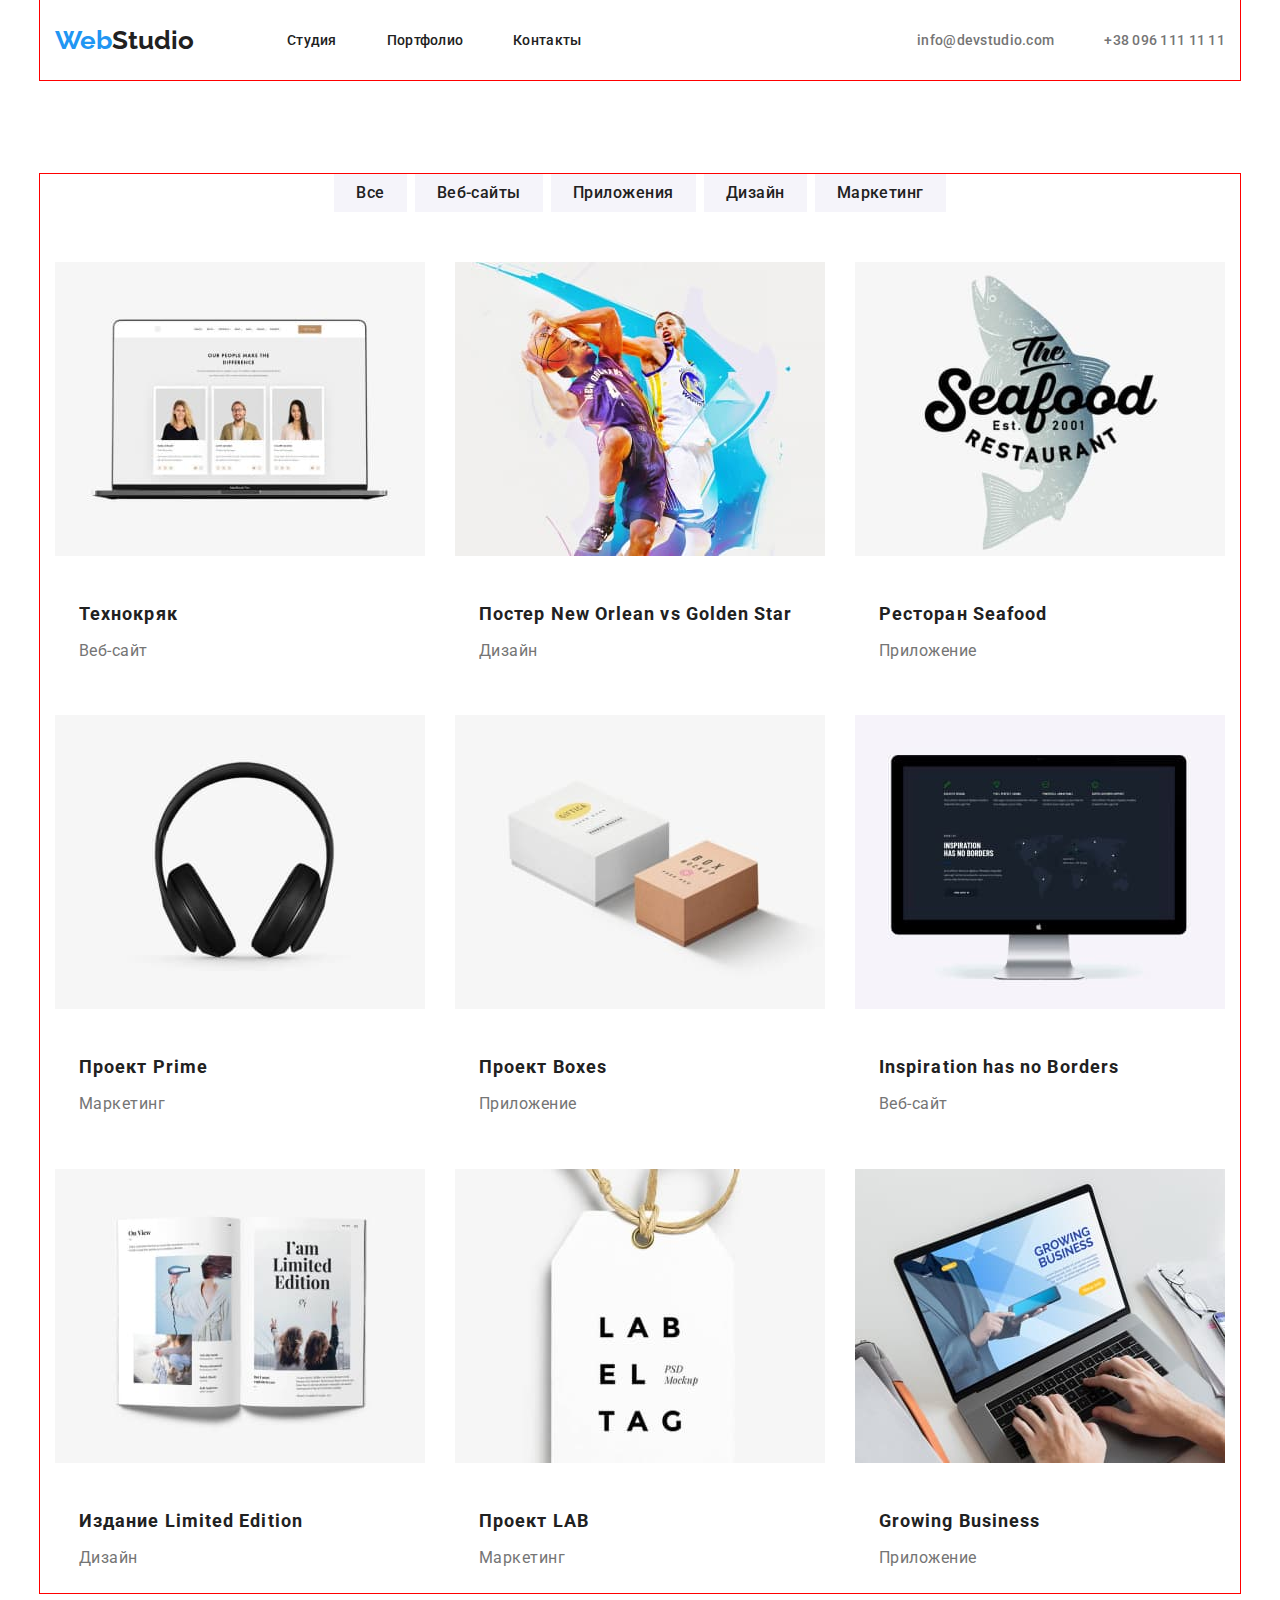
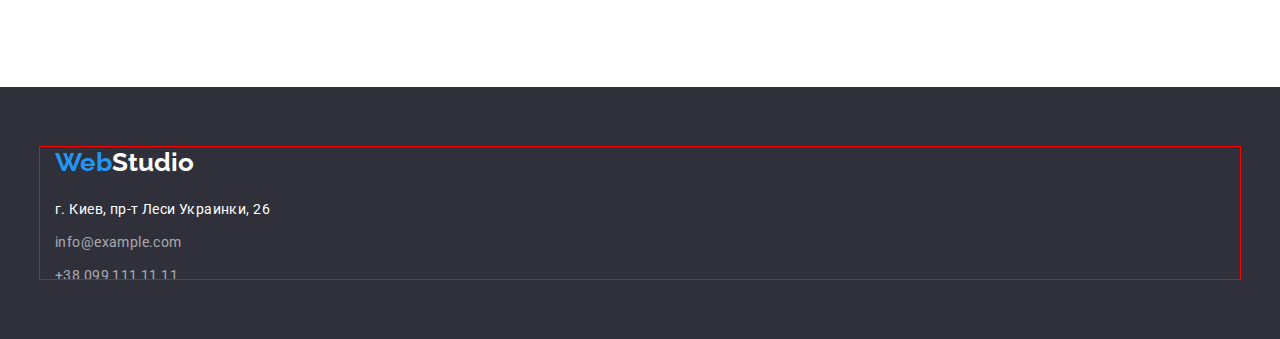
==== commit 3f13d837: "added css for our projects in portfolio" ====
--- a/portfolio.html
+++ b/portfolio.html
@@ -64,48 +64,66 @@
                 <ul class="our-project-list">
                     <li class="project-list">
                         <img src="./images/technocrack.jpg" alt="technocrack" width="370">
-                        <h2 class="our-projects-title">Технокряк</h2>
-                        <p class="our-project">Веб-сайт</p>
+                             <div class="our-project-content">
+                                <h2 class="our-projects-title">Технокряк</h2>
+                                <p class="our-project">Веб-сайт</p>
+                             </div>
                     </li>
                     <li class="project-list">
                         <img src="./images/poster-new-orlean-vs-golden-star.jpg" alt="poster-new-orlean-vs-golden-star" width="370">
-                        <h2 class="our-projects-title">Постер New Orlean vs Golden Star</h2>
-                        <p class="our-project">Дизайн</p>
+                             <div class="our-project-content">
+                                <h2 class="our-projects-title">Постер New Orlean vs Golden Star</h2>
+                                <p class="our-project">Дизайн</p>
+                             </div>
                     </li>
                     <li class="project-list">
                         <img src="./images/restaurant-seafood.jpg" alt="restaurant-seafood" width="370">
-                        <h2 class="our-projects-title">Ресторан Seafood</h2>
-                        <p class="our-project">Приложение</p>
+                            <div class="our-project-content">
+                                <h2 class="our-projects-title">Ресторан Seafood</h2>
+                                <p class="our-project">Приложение</p>
+                            </div>
                     </li>
                     <li class="project-list">
                         <img src="./images/project-prime.jpg" alt="project-prime" width="370">
-                        <h2 class="our-projects-title">Проект Prime</h2>
-                        <p class="our-project">Маркетинг</p>
+                            <div class="our-project-content">
+                                <h2 class="our-projects-title">Проект Prime</h2>
+                                <p class="our-project">Маркетинг</p>
+                            </div>
                     </li>
                     <li class="project-list">
                         <img src="./images/project-boxes.jpg" alt="project-boxes" width="370">
-                        <h2 class="our-projects-title">Проект Boxes</h2>
-                        <p class="our-project">Приложение</p>
+                            <div class="our-project-content">
+                                <h2 class="our-projects-title">Проект Boxes</h2>
+                                <p class="our-project">Приложение</p>
+                            </div>
                     </li>
                     <li class="project-list">
                         <img src="./images/inspiration-has-no-borders.jpg" alt="inspiration-has-no-borders" width="370">
-                        <h2 class="our-projects-title">Inspiration has no Borders</h2>
-                        <p class="our-project">Веб-сайт</p>
+                            <div class="our-project-content">
+                                <h2 class="our-projects-title">Inspiration has no Borders</h2>
+                                <p class="our-project">Веб-сайт</p>
+                            </div>
                     </li>
                     <li class="project-list">
                         <img src="./images/limited-edition.jpg" alt="limited-edition" width="370">
-                        <h2 class="our-projects-title">Издание Limited Edition</h2>
-                        <p class="our-project">Дизайн</p>
+                            <div class="our-project-content">
+                                <h2 class="our-projects-title">Издание Limited Edition</h2>
+                                <p class="our-project">Дизайн</p>
+                            </div>
                     </li>
                     <li class="project-list">
                         <img src="./images/project-lab.jpg" alt="project-lab" width="370">
-                        <h2 class="our-projects-title">Проект LAB</h2>
-                        <p class="our-project">Маркетинг</p>
+                             <div class="our-project-content">
+                                <h2 class="our-projects-title">Проект LAB</h2>
+                                <p class="our-project">Маркетинг</p>
+                            </div>
                     </li>
                     <li class="project-list">
                         <img src="./images/growing-business.jpg" alt="growing-business" width="370">
-                        <h2 class="our-projects-title">Growing Business</h2>
-                        <p class="our-project">Приложение</p>
+                             <div class="our-project-content">
+                                <h2 class="our-projects-title">Growing Business</h2>
+                                <p class="our-project">Приложение</p>
+                             </div>
                     </li>
                 </ul>
             </div>
--- a/css/style.css
+++ b/css/style.css
@@ -29,6 +29,7 @@
   padding: 0;
 }
 
+/* Change images to block-type */
 img {
   display: block;
   max-width: 100%;
@@ -41,6 +42,7 @@
   padding: 0 15px;
   margin-left: auto;
   margin-right: auto;
+
   outline: 1px solid red;
 }
 
@@ -48,8 +50,7 @@
 .main-link {
   display: flex;
   align-items: center;
-  padding-top: 24px;
-  padding-bottom: 25px;
+  height: 80px;
 }
 
 /* Site navigation */
@@ -71,11 +72,11 @@
   margin-right: 0;
 } */
 
-/* alternative second */
 /* .site-nav .site-link:not(:last-child) {
   margin-right: 50px;
 } */
 
+/* Main contacts */
 .main-contacts {
   margin-left: auto;
   align-items: center;
@@ -140,7 +141,7 @@
   color: var(--back-blue);
 } */
 
-/* Hero */
+/* Hero in index.html*/
 .hero {
   background: var(--back-light-black);
   color: var(--white-text);
@@ -159,7 +160,6 @@
   letter-spacing: 0.06em;
   text-transform: uppercase;
 
-  
   padding-bottom: 30px;
 }
 
@@ -174,10 +174,13 @@
   width: 200px;
   height: 50px;
 
-  
-}
-
-/* Advantages */
+  align-items: center;
+  text-align: center;
+
+  /* padding: 10px 32px; */
+}
+
+/* Advantages in index.html*/
 .advantages-section {
   padding: 94px 0;
 }
@@ -187,7 +190,8 @@
 }
 
 .advantages-list {
-  width: 270px;
+  width: calc((100% - 90px) / 4);
+  height: auto;
 }
 
 .advantages .advantages-list + .advantages-list {
@@ -213,7 +217,7 @@
   letter-spacing: 0.03em;
 }
 
-/* About us and our team */
+/* About us and our team in index.html*/
 .about-us-title,
 .our-team {
   color: var(--black-text);
@@ -234,7 +238,7 @@
   letter-spacing: 0.03em;
 } */
 
-/* About us */
+/* About us in index.html*/
 .about-us-list {
   display: flex;
   margin-bottom: 94px;
@@ -244,7 +248,7 @@
   padding-left: 30px;
 }
 
-/* Our team */
+/* Our team in index.html*/
 .our-team-bgr {
   background: var(--back-light-grey)
 }
@@ -261,9 +265,9 @@
   /* padding-bottom: 94px; */
 }
 
-/* .our-team-mbr {
-  padding-bottom: 30px;
-} */
+.our-team-mbr {
+  background-color: var(--white-text);
+}
 
 .team-members {
   color: var(--black-text);
@@ -288,18 +292,35 @@
   padding-bottom: 30px;
 }
 
-/* Our projects from portfolio */
+/* Our projects from portfolio.html */
 .our-project-container {
   margin: 94px auto;
 }
 
 .our-project-filter {
   display: flex;
+  justify-content: center;
+  padding: 0;
+  margin: 0;
 }
 
 .our-project-list {
-  outline: 1px solid blue;
-  flex-basis: calc(100% / 3);
+  display: flex;
+  flex-wrap: wrap;
+}
+
+.our-project-list .project-list {
+  flex-basis: calc((100% - 60px) / 3);
+  margin-right: 30px;
+  margin-bottom: 30px;
+}
+
+.project-list:nth-child(3n) {
+  margin-right: 0;
+}
+
+.project-list:nth-last-child(-n+3) {
+  margin-bottom: 0;
 }
 
 .our-project-filter .filter + .filter {
@@ -317,6 +338,7 @@
   font-size: 16px;
   line-height: 1.6;
   letter-spacing: 0.03em;
+  padding: 6px 22px;
 }
 
 .our-projects-filters:hover,
@@ -329,12 +351,18 @@
   color: var(--white-text);
 }
 
+.our-project-content {
+  padding: 20px 24px;
+}
+
 .our-projects-title {
   color: var(--black-text);
   font-weight: 700;
   font-size: 18px;
   line-height: 2;
   letter-spacing: 0.06em;
+
+  margin-top: 20px;
 }
 
 .our-project {
@@ -343,9 +371,11 @@
   font-size: 16px;
   line-height: 1.87;
   letter-spacing: 0.03em;
-}
-
-/* Footer in index and portfolio */
+
+  margin-top: 4px;
+}
+
+/* Footer in index.html and portfolio.html */
 .footer-background {
   background: var(--back-light-black);
 
